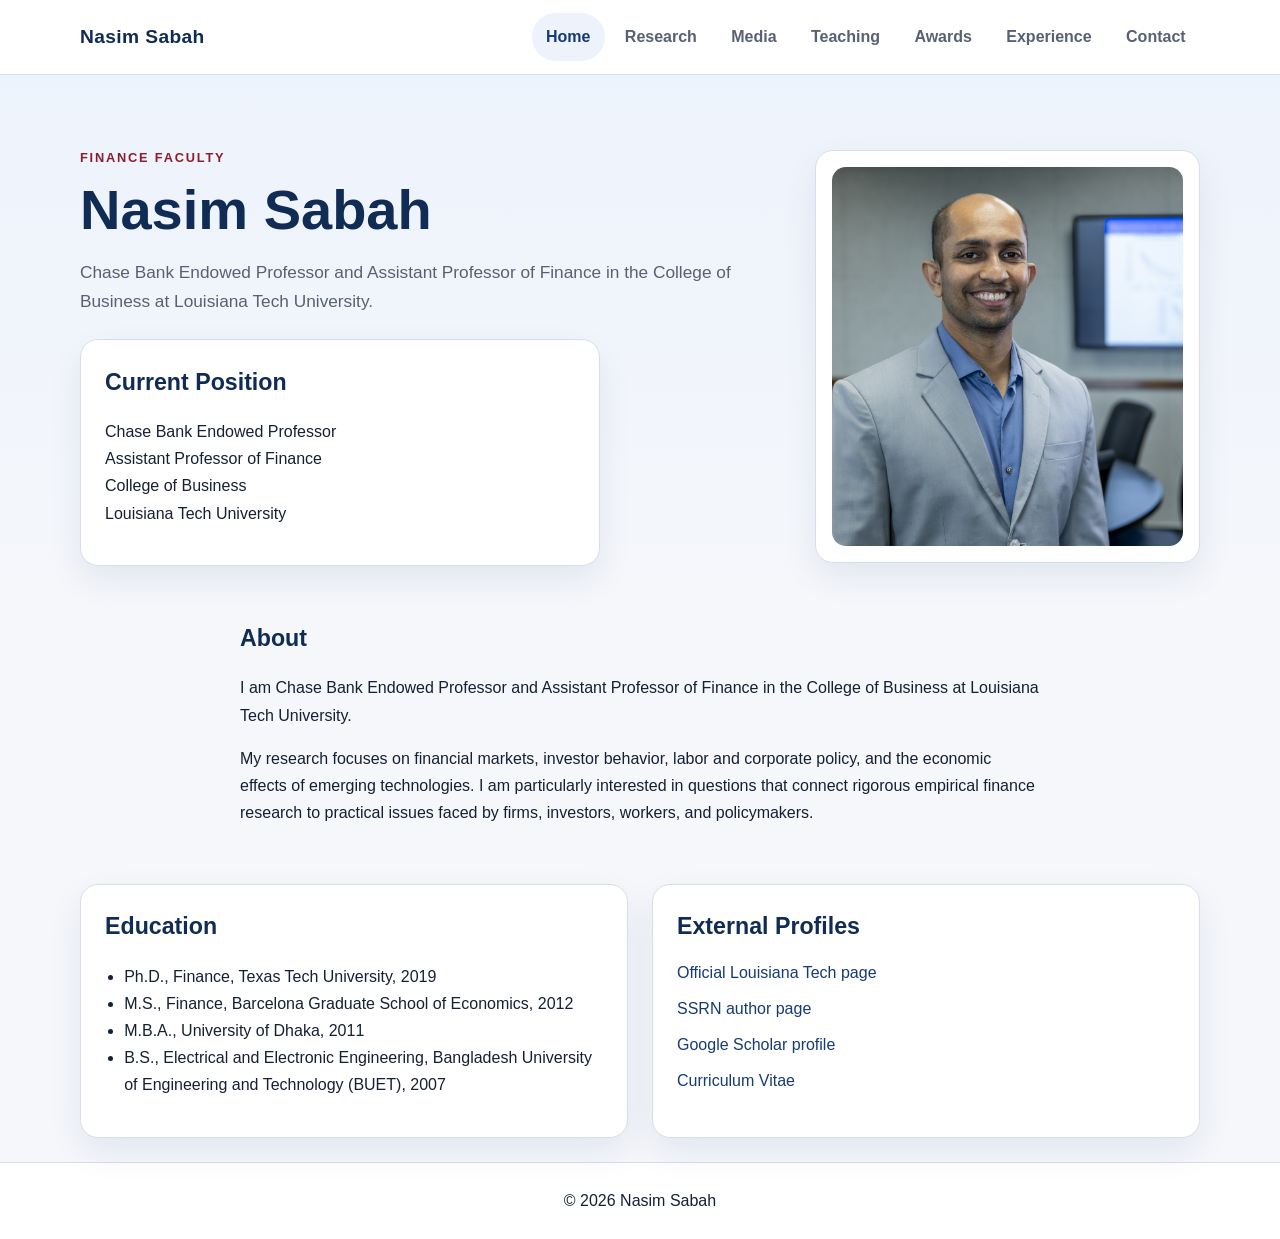
==== index.html @ 4783ccca "Add files via upload" ====
<!DOCTYPE html>
<html lang="en">
<head>
  <meta charset="UTF-8">
  <meta name="viewport" content="width=device-width, initial-scale=1.0">
  <title>Nasim Sabah | Home</title>
  <meta name="description" content="Academic website of Nasim Sabah: research, teaching, awards, professional experience, media, and contact information.">
  <link rel="stylesheet" href="style.css">
</head>
<body>
  <header class="site-header">
    <div class="wrap header-inner">
      <a class="brand" href="index.html">Nasim Sabah</a>
      <nav class="site-nav" aria-label="Main navigation">
        <a href="index.html" class="active">Home</a>
        <a href="research.html">Research</a>
        <a href="media.html">Media</a>
        <a href="teaching.html">Teaching</a>
        <a href="awards.html">Awards</a>
        <a href="experience.html">Experience</a>
        <a href="contact.html">Contact</a>
      </nav>
    </div>
  </header>

  <main>
    <section class="page-hero">
      <div class="wrap hero-grid">
        <div class="hero-copy">
          <p class="eyebrow">Finance Faculty</p>
          <h1>Nasim Sabah</h1>
          <p class="lead">
            Chase Bank Endowed Professor and Assistant Professor of Finance in the College of Business at Louisiana Tech University.
          </p>
          <div class="hero-meta card compact">
            <h2>Current Position</h2>
            <p>
              Chase Bank Endowed Professor<br>
              Assistant Professor of Finance<br>
              College of Business<br>
              Louisiana Tech University
            </p>
          </div>
        </div>

        <aside class="hero-side card profile-card">
          <img src="profile.jpg" alt="Nasim Sabah" class="profile-pic">
        </aside>
      </div>
    </section>

    <section class="section">
      <div class="wrap narrow">
        <h2>About</h2>
        <p>
          I am Chase Bank Endowed Professor and Assistant Professor of Finance in the College of Business at Louisiana Tech University.
        </p>
        <p>
          My research focuses on financial markets, investor behavior, labor and corporate policy, and the economic effects of emerging technologies. I am particularly interested in questions that connect rigorous empirical finance research to practical issues faced by firms, investors, workers, and policymakers.
        </p>
      </div>
    </section>

    <section class="section alt-section">
      <div class="wrap grid two">
        <div class="card">
          <h2>Education</h2>
          <ul>
            <li>Ph.D., Finance, Texas Tech University, 2019</li>
            <li>M.S., Finance, Barcelona Graduate School of Economics, 2012</li>
            <li>M.B.A., University of Dhaka, 2011</li>
            <li>B.S., Electrical and Electronic Engineering, Bangladesh University of Engineering and Technology (BUET), 2007</li>
          </ul>
        </div>

        <div class="card">
          <h2>External Profiles</h2>
          <ul class="plain-list">
            <li><a href="https://www.latech.edu/directory/md-nasim-us-sabah.php" target="_blank" rel="noopener">Official Louisiana Tech page</a></li>
            <li><a href="http://ssrn.com/author=2364535" target="_blank" rel="noopener">SSRN author page</a></li>
            <li><a href="https://scholar.google.com/citations?user=BpNNYWoAAAAJ" target="_blank" rel="noopener">Google Scholar profile</a></li>
            <li><a href="cv.pdf" target="_blank" rel="noopener">Curriculum Vitae</a></li>
          </ul>
        </div>
      </div>
    </section>
  </main>

  <footer class="site-footer">
    <div class="wrap footer-inner">
      <p>© <span id="year"></span> Nasim Sabah</p>
    </div>
  </footer>

  <script src="script.js"></script>
</body>
</html>
---- style.css ----
:root {
  --bg: #f5f7fb;
  --surface: #ffffff;
  --surface-alt: #eef3fb;
  --text: #162033;
  --muted: #586174;
  --line: #d7deea;
  --primary: #163b73;
  --primary-dark: #102b54;
  --accent: #8b1e2d;
  --shadow: 0 14px 34px rgba(16, 43, 84, 0.08);
  --radius: 18px;
  --max: 1120px;
}

* {
  box-sizing: border-box;
}

html {
  scroll-behavior: smooth;
}

body {
  margin: 0;
  font-family: "Inter", "Segoe UI", Roboto, Arial, sans-serif;
  color: var(--text);
  background: var(--bg);
  line-height: 1.7;
}

img {
  max-width: 100%;
  display: block;
}

a {
  color: var(--primary);
  text-decoration: none;
}

a:hover {
  color: var(--accent);
}

.wrap {
  width: min(calc(100% - 2rem), var(--max));
  margin: 0 auto;
}

.narrow {
  max-width: 800px;
}

.site-header {
  position: sticky;
  top: 0;
  z-index: 1000;
  background: rgba(255, 255, 255, 0.96);
  backdrop-filter: blur(10px);
  border-bottom: 1px solid var(--line);
}

.header-inner {
  display: flex;
  align-items: center;
  justify-content: space-between;
  gap: 1.25rem;
  min-height: 74px;
}

.brand {
  font-size: 1.2rem;
  font-weight: 800;
  letter-spacing: 0.02em;
  color: var(--primary-dark);
}

.site-nav {
  display: flex;
  flex-wrap: wrap;
  gap: 0.35rem;
}

.site-nav a {
  padding: 0.65rem 0.9rem;
  border-radius: 999px;
  color: var(--muted);
  font-weight: 600;
}

.site-nav a:hover,
.site-nav a.active {
  background: var(--surface-alt);
  color: var(--primary);
}

.page-hero {
  padding: 4.5rem 0 2.2rem;
  background: linear-gradient(180deg, #edf3fc 0%, #f5f7fb 100%);
}

.hero-grid {
  display: grid;
  grid-template-columns: 1.55fr 0.85fr;
  gap: 2rem;
  align-items: center;
}

.hero-copy h1,
.page-title h1 {
  margin: 0 0 0.5rem;
  font-size: clamp(2.2rem, 5vw, 3.5rem);
  line-height: 1.1;
  color: var(--primary-dark);
}

.eyebrow {
  margin: 0 0 0.65rem;
  text-transform: uppercase;
  letter-spacing: 0.14em;
  font-size: 0.8rem;
  font-weight: 800;
  color: var(--accent);
}

.lead {
  font-size: 1.08rem;
  color: var(--muted);
  max-width: 720px;
}

.page-shell {
  padding: 3.2rem 0 4rem;
}

.page-title {
  margin-bottom: 1rem;
}

.section {
  padding: 1.1rem 0 1.5rem;
}

.alt-section {
  background: transparent;
}

.grid.two {
  display: grid;
  grid-template-columns: repeat(2, minmax(0, 1fr));
  gap: 1.5rem;
}

.card {
  background: var(--surface);
  border: 1px solid var(--line);
  border-radius: var(--radius);
  box-shadow: var(--shadow);
  padding: 1.4rem 1.5rem;
}

.card.compact {
  max-width: 520px;
  margin-top: 1.4rem;
}

.profile-card {
  padding: 1rem;
}

.profile-pic {
  width: 100%;
  aspect-ratio: 1 / 1.08;
  object-fit: cover;
  border-radius: 14px;
}

h2 {
  margin-top: 0;
  margin-bottom: 0.8rem;
  font-size: 1.45rem;
  color: var(--primary-dark);
}

h3 {
  color: var(--primary-dark);
}

p,
li {
  color: var(--text);
}

.muted {
  color: var(--muted);
}

ul,
ol {
  padding-left: 1.2rem;
}

.plain-list {
  list-style: none;
  padding-left: 0;
  margin: 0;
}

.plain-list li + li {
  margin-top: 0.55rem;
}

.pub-list li + li {
  margin-top: 0.85rem;
}

.reversed {
  display: flex;
  flex-direction: column;
}

.contact-card p {
  margin: 0.35rem 0;
}

.site-footer {
  border-top: 1px solid var(--line);
  background: #ffffff;
}

.footer-inner {
  min-height: 76px;
  display: flex;
  align-items: center;
  justify-content: center;
}

@media (max-width: 900px) {
  .hero-grid,
  .grid.two,
  .header-inner {
    grid-template-columns: 1fr;
    display: grid;
  }

  .header-inner {
    padding: 1rem 0;
  }

  .site-nav {
    justify-content: flex-start;
  }
}

@media (max-width: 640px) {
  .page-hero {
    padding-top: 3rem;
  }

  .site-nav a {
    padding: 0.55rem 0.75rem;
  }

  .card {
    padding: 1.15rem;
  }
}
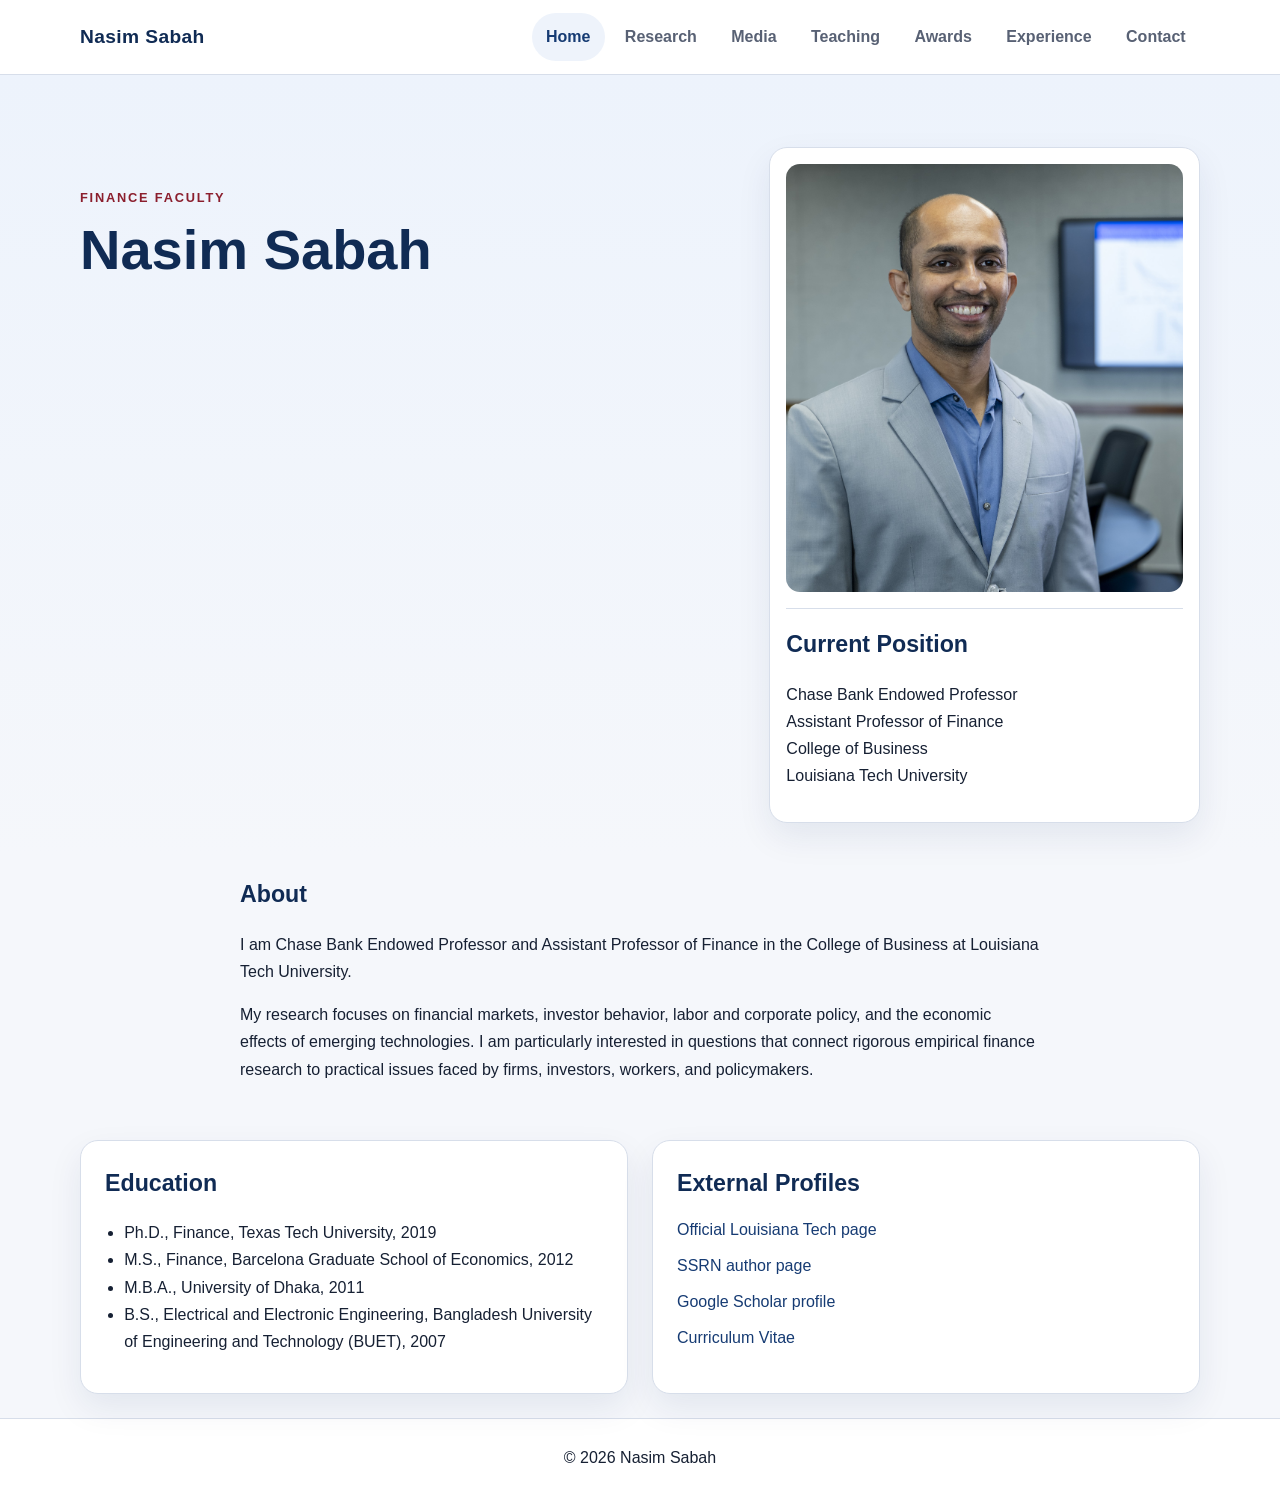
==== commit 9250ad9a: "Add files via upload" ====
--- a/index.html
+++ b/index.html
@@ -29,10 +29,11 @@
         <div class="hero-copy">
           <p class="eyebrow">Finance Faculty</p>
           <h1>Nasim Sabah</h1>
-          <p class="lead">
-            Chase Bank Endowed Professor and Assistant Professor of Finance in the College of Business at Louisiana Tech University.
-          </p>
-          <div class="hero-meta card compact">
+        </div>
+
+        <aside class="hero-side card profile-card">
+          <img src="profile.jpg" alt="Nasim Sabah" class="profile-pic">
+          <div class="position-block">
             <h2>Current Position</h2>
             <p>
               Chase Bank Endowed Professor<br>
@@ -41,10 +42,6 @@
               Louisiana Tech University
             </p>
           </div>
-        </div>
-
-        <aside class="hero-side card profile-card">
-          <img src="profile.jpg" alt="Nasim Sabah" class="profile-pic">
         </aside>
       </div>
     </section>
--- a/style.css
+++ b/style.css
@@ -13,14 +13,8 @@
   --max: 1120px;
 }
 
-* {
-  box-sizing: border-box;
-}
-
-html {
-  scroll-behavior: smooth;
-}
-
+* { box-sizing: border-box; }
+html { scroll-behavior: smooth; }
 body {
   margin: 0;
   font-family: "Inter", "Segoe UI", Roboto, Arial, sans-serif;
@@ -28,30 +22,11 @@
   background: var(--bg);
   line-height: 1.7;
 }
-
-img {
-  max-width: 100%;
-  display: block;
-}
-
-a {
-  color: var(--primary);
-  text-decoration: none;
-}
-
-a:hover {
-  color: var(--accent);
-}
-
-.wrap {
-  width: min(calc(100% - 2rem), var(--max));
-  margin: 0 auto;
-}
-
-.narrow {
-  max-width: 800px;
-}
-
+img { max-width: 100%; display: block; }
+a { color: var(--primary); text-decoration: none; }
+a:hover { color: var(--accent); }
+.wrap { width: min(calc(100% - 2rem), var(--max)); margin: 0 auto; }
+.narrow { max-width: 800px; }
 .site-header {
   position: sticky;
   top: 0;
@@ -60,7 +35,6 @@
   backdrop-filter: blur(10px);
   border-bottom: 1px solid var(--line);
 }
-
 .header-inner {
   display: flex;
   align-items: center;
@@ -68,53 +42,48 @@
   gap: 1.25rem;
   min-height: 74px;
 }
-
 .brand {
   font-size: 1.2rem;
   font-weight: 800;
   letter-spacing: 0.02em;
   color: var(--primary-dark);
 }
-
 .site-nav {
   display: flex;
   flex-wrap: wrap;
   gap: 0.35rem;
 }
-
 .site-nav a {
   padding: 0.65rem 0.9rem;
   border-radius: 999px;
   color: var(--muted);
   font-weight: 600;
 }
-
 .site-nav a:hover,
 .site-nav a.active {
   background: var(--surface-alt);
   color: var(--primary);
 }
-
 .page-hero {
   padding: 4.5rem 0 2.2rem;
   background: linear-gradient(180deg, #edf3fc 0%, #f5f7fb 100%);
 }
-
 .hero-grid {
   display: grid;
-  grid-template-columns: 1.55fr 0.85fr;
+  grid-template-columns: 1.45fr 0.95fr;
   gap: 2rem;
-  align-items: center;
+  align-items: start;
 }
-
+.hero-copy {
+  padding-top: 2.5rem;
+}
 .hero-copy h1,
 .page-title h1 {
-  margin: 0 0 0.5rem;
+  margin: 0;
   font-size: clamp(2.2rem, 5vw, 3.5rem);
   line-height: 1.1;
   color: var(--primary-dark);
 }
-
 .eyebrow {
   margin: 0 0 0.65rem;
   text-transform: uppercase;
@@ -123,35 +92,20 @@
   font-weight: 800;
   color: var(--accent);
 }
-
 .lead {
   font-size: 1.08rem;
   color: var(--muted);
   max-width: 720px;
 }
-
-.page-shell {
-  padding: 3.2rem 0 4rem;
-}
-
-.page-title {
-  margin-bottom: 1rem;
-}
-
-.section {
-  padding: 1.1rem 0 1.5rem;
-}
-
-.alt-section {
-  background: transparent;
-}
-
+.page-shell { padding: 3.2rem 0 4rem; }
+.page-title { margin-bottom: 1rem; }
+.section { padding: 1.1rem 0 1.5rem; }
+.alt-section { background: transparent; }
 .grid.two {
   display: grid;
   grid-template-columns: repeat(2, minmax(0, 1fr));
   gap: 1.5rem;
 }
-
 .card {
   background: var(--surface);
   border: 1px solid var(--line);
@@ -159,83 +113,43 @@
   box-shadow: var(--shadow);
   padding: 1.4rem 1.5rem;
 }
-
-.card.compact {
-  max-width: 520px;
-  margin-top: 1.4rem;
-}
-
-.profile-card {
-  padding: 1rem;
-}
-
+.profile-card { padding: 1rem; }
 .profile-pic {
   width: 100%;
   aspect-ratio: 1 / 1.08;
   object-fit: cover;
   border-radius: 14px;
+  margin-bottom: 1rem;
 }
-
+.position-block {
+  border-top: 1px solid var(--line);
+  padding-top: 1rem;
+}
 h2 {
   margin-top: 0;
   margin-bottom: 0.8rem;
   font-size: 1.45rem;
   color: var(--primary-dark);
 }
-
-h3 {
-  color: var(--primary-dark);
-}
-
-p,
-li {
-  color: var(--text);
-}
-
-.muted {
-  color: var(--muted);
-}
-
-ul,
-ol {
-  padding-left: 1.2rem;
-}
-
-.plain-list {
-  list-style: none;
-  padding-left: 0;
-  margin: 0;
-}
-
-.plain-list li + li {
-  margin-top: 0.55rem;
-}
-
-.pub-list li + li {
-  margin-top: 0.85rem;
-}
-
-.reversed {
-  display: flex;
-  flex-direction: column;
-}
-
-.contact-card p {
-  margin: 0.35rem 0;
-}
-
+h3 { color: var(--primary-dark); }
+p, li { color: var(--text); }
+.muted { color: var(--muted); }
+ul, ol { padding-left: 1.2rem; }
+.plain-list { list-style: none; padding-left: 0; margin: 0; }
+.plain-list li + li { margin-top: 0.55rem; }
+.pub-list li + li { margin-top: 0.85rem; }
+.reversed { display: flex; flex-direction: column; }
+.contact-card p { margin: 0.35rem 0; }
 .site-footer {
   border-top: 1px solid var(--line);
   background: #ffffff;
 }
-
 .footer-inner {
   min-height: 76px;
   display: flex;
   align-items: center;
   justify-content: center;
 }
-
 @media (max-width: 900px) {
   .hero-grid,
   .grid.two,
@@ -243,26 +157,12 @@
     grid-template-columns: 1fr;
     display: grid;
   }
-
-  .header-inner {
-    padding: 1rem 0;
-  }
-
-  .site-nav {
-    justify-content: flex-start;
-  }
+  .header-inner { padding: 1rem 0; }
+  .site-nav { justify-content: flex-start; }
+  .hero-copy { padding-top: 0; }
 }
-
 @media (max-width: 640px) {
-  .page-hero {
-    padding-top: 3rem;
-  }
-
-  .site-nav a {
-    padding: 0.55rem 0.75rem;
-  }
-
-  .card {
-    padding: 1.15rem;
-  }
+  .page-hero { padding-top: 3rem; }
+  .site-nav a { padding: 0.55rem 0.75rem; }
+  .card { padding: 1.15rem; }
 }
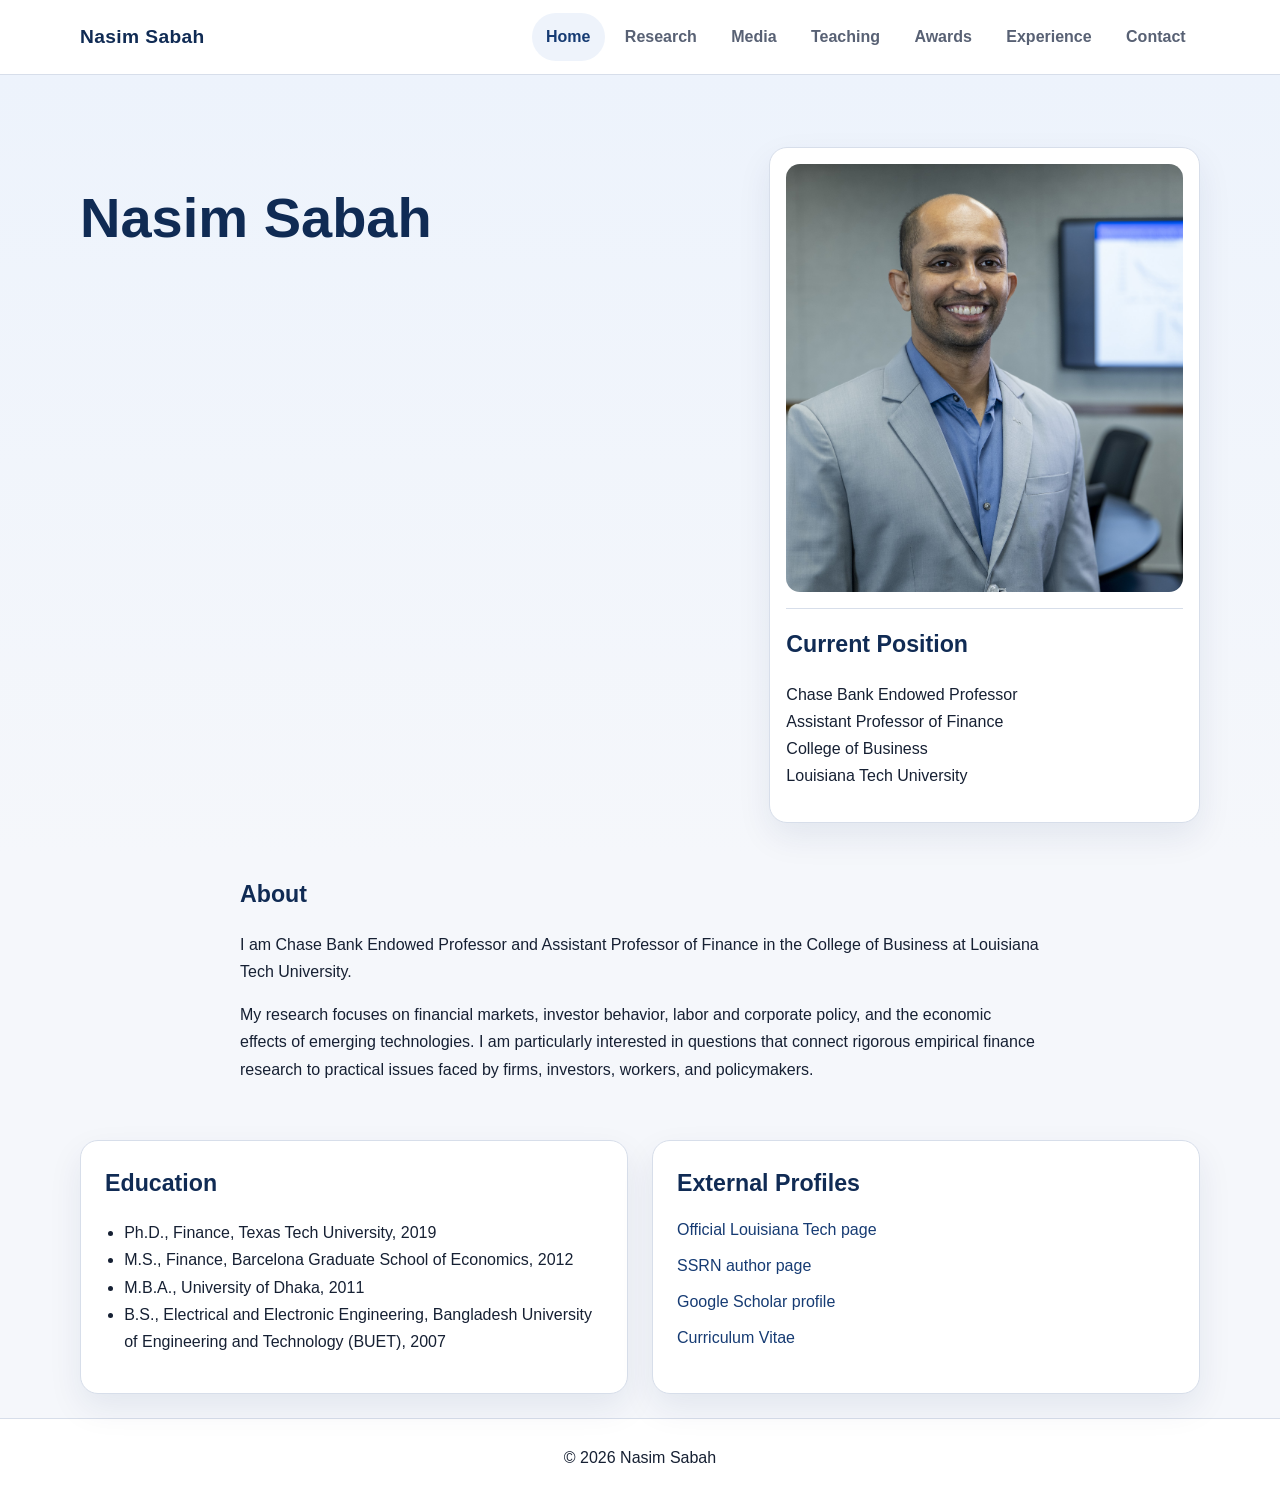
==== commit 74dc8bf7: "Update index.html" ====
--- a/index.html
+++ b/index.html
@@ -27,7 +27,6 @@
     <section class="page-hero">
       <div class="wrap hero-grid">
         <div class="hero-copy">
-          <p class="eyebrow">Finance Faculty</p>
           <h1>Nasim Sabah</h1>
         </div>
 
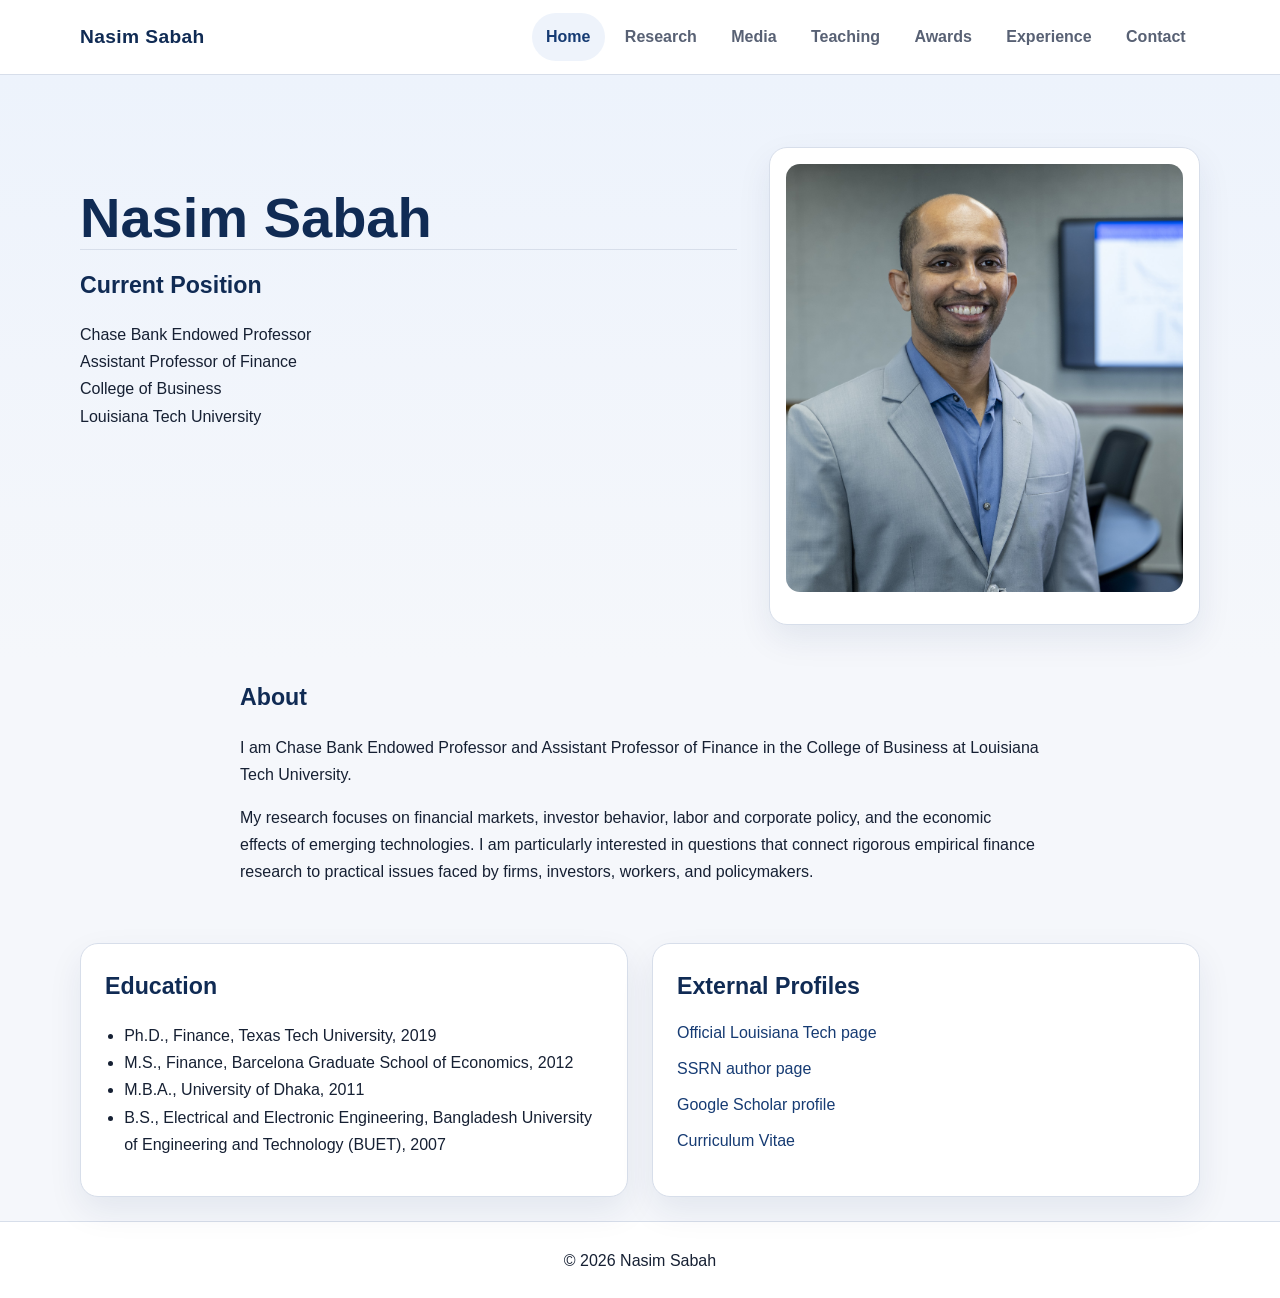
==== commit 94531aeb: "Update index.html" ====
--- a/index.html
+++ b/index.html
@@ -24,26 +24,27 @@
   </header>
 
   <main>
-    <section class="page-hero">
-      <div class="wrap hero-grid">
-        <div class="hero-copy">
-          <h1>Nasim Sabah</h1>
-        </div>
+<section class="page-hero">
+  <div class="wrap hero-grid">
+    <div class="hero-copy">
+      <h1>Nasim Sabah</h1>
 
-        <aside class="hero-side card profile-card">
-          <img src="profile.jpg" alt="Nasim Sabah" class="profile-pic">
-          <div class="position-block">
-            <h2>Current Position</h2>
-            <p>
-              Chase Bank Endowed Professor<br>
-              Assistant Professor of Finance<br>
-              College of Business<br>
-              Louisiana Tech University
-            </p>
-          </div>
-        </aside>
+      <div class="position-block">
+        <h2>Current Position</h2>
+        <p>
+          Chase Bank Endowed Professor<br>
+          Assistant Professor of Finance<br>
+          College of Business<br>
+          Louisiana Tech University
+        </p>
       </div>
-    </section>
+    </div>
+
+    <aside class="hero-side card profile-card">
+      <img src="profile.jpg" alt="Nasim Sabah" class="profile-pic">
+    </aside>
+  </div>
+</section>
 
     <section class="section">
       <div class="wrap narrow">
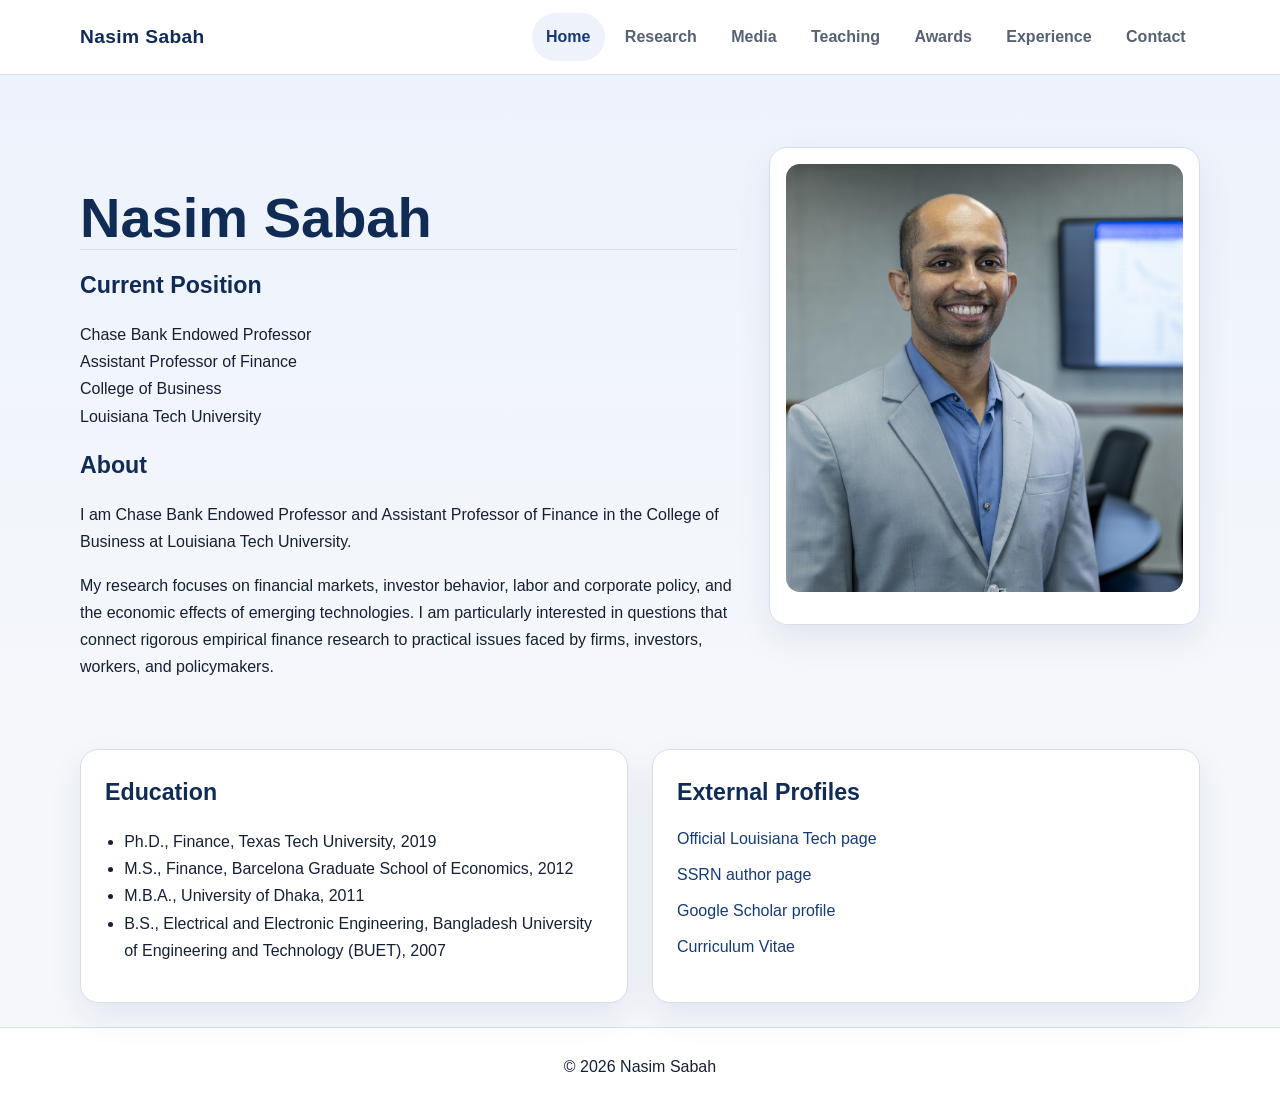
==== commit b366f746: "Update index.html" ====
--- a/index.html
+++ b/index.html
@@ -38,16 +38,8 @@
           Louisiana Tech University
         </p>
       </div>
-    </div>
 
-    <aside class="hero-side card profile-card">
-      <img src="profile.jpg" alt="Nasim Sabah" class="profile-pic">
-    </aside>
-  </div>
-</section>
-
-    <section class="section">
-      <div class="wrap narrow">
+      <div class="about-block">
         <h2>About</h2>
         <p>
           I am Chase Bank Endowed Professor and Assistant Professor of Finance in the College of Business at Louisiana Tech University.
@@ -56,7 +48,13 @@
           My research focuses on financial markets, investor behavior, labor and corporate policy, and the economic effects of emerging technologies. I am particularly interested in questions that connect rigorous empirical finance research to practical issues faced by firms, investors, workers, and policymakers.
         </p>
       </div>
-    </section>
+    </div>
+
+    <aside class="hero-side card profile-card">
+      <img src="profile.jpg" alt="Nasim Sabah" class="profile-pic">
+    </aside>
+  </div>
+</section>
 
     <section class="section alt-section">
       <div class="wrap grid two">
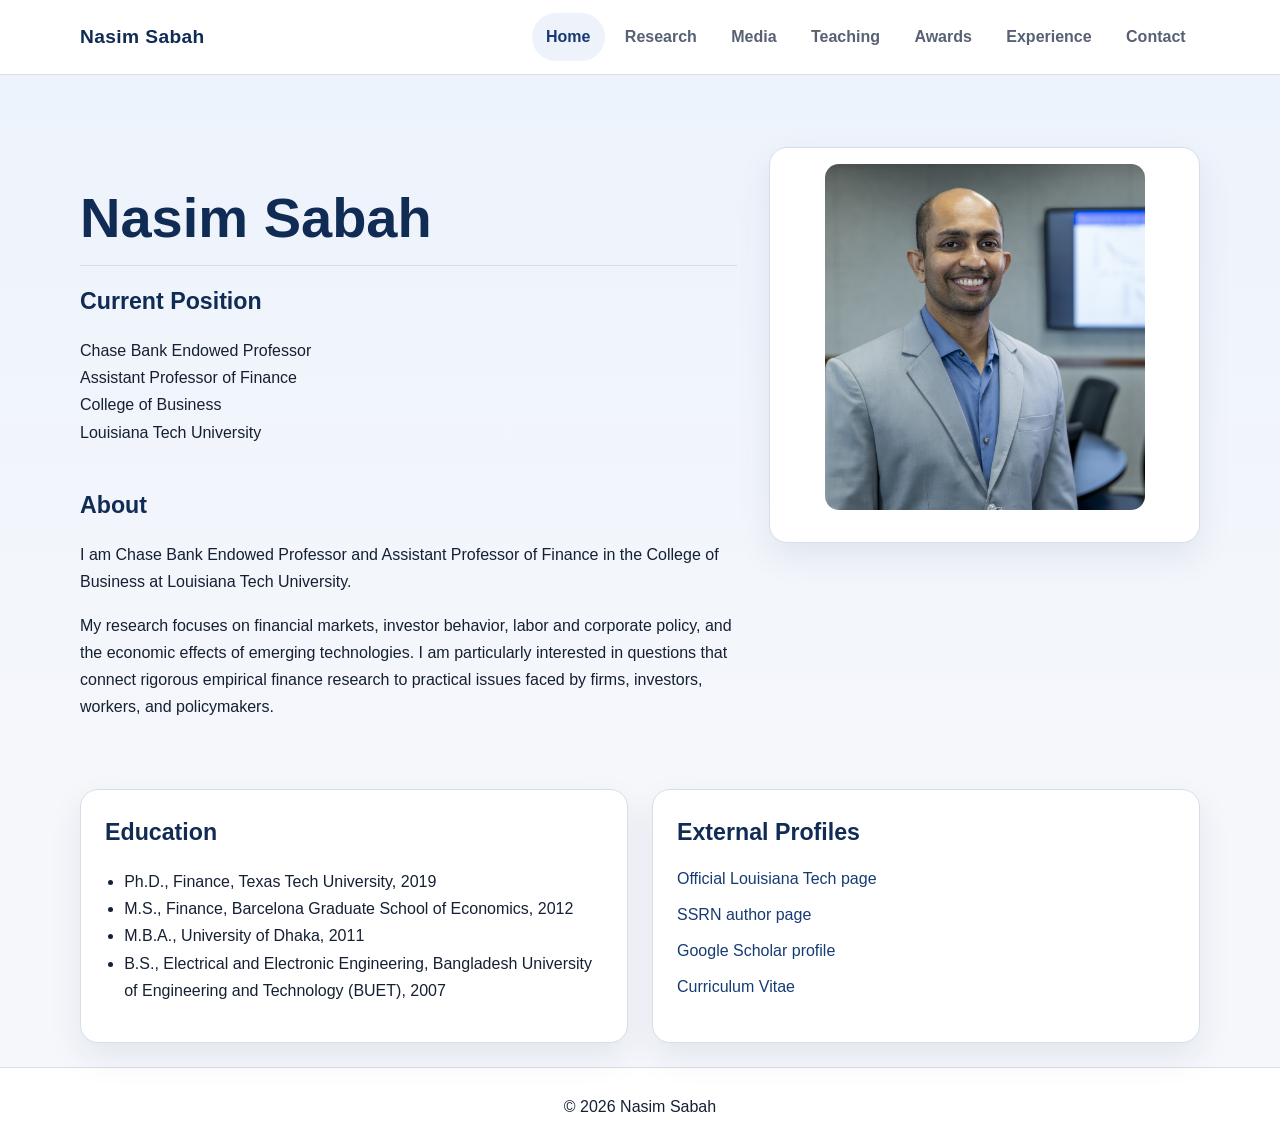
==== commit d8ec3311: "Update index.html" ====
--- a/index.html
+++ b/index.html
@@ -74,7 +74,7 @@
             <li><a href="https://www.latech.edu/directory/md-nasim-us-sabah.php" target="_blank" rel="noopener">Official Louisiana Tech page</a></li>
             <li><a href="http://ssrn.com/author=2364535" target="_blank" rel="noopener">SSRN author page</a></li>
             <li><a href="https://scholar.google.com/citations?user=BpNNYWoAAAAJ" target="_blank" rel="noopener">Google Scholar profile</a></li>
-            <li><a href="cv.pdf" target="_blank" rel="noopener">Curriculum Vitae</a></li>
+            <li><a href="Resume_Sabah.pdf" target="_blank" rel="noopener">Curriculum Vitae</a></li>
           </ul>
         </div>
       </div>
--- a/style.css
+++ b/style.css
@@ -12,7 +12,40 @@
   --radius: 18px;
   --max: 1120px;
 }
-
+.hero-grid {
+  display: grid;
+  grid-template-columns: 1.45fr 0.8fr;
+  gap: 2rem;
+  align-items: start;
+}
+
+.hero-copy {
+  display: flex;
+  flex-direction: column;
+  justify-content: flex-start;
+}
+
+.position-block {
+  margin-top: 1rem;
+}
+
+.about-block {
+  margin-top: 1.5rem;
+}
+
+.profile-card {
+  padding: 1rem;
+  display: flex;
+  justify-content: center;
+  align-items: flex-start;
+}
+
+.profile-pic {
+  width: 100%;
+  max-width: 320px;
+  border-radius: 14px;
+  object-fit: cover;
+}
 * { box-sizing: border-box; }
 html { scroll-behavior: smooth; }
 body {
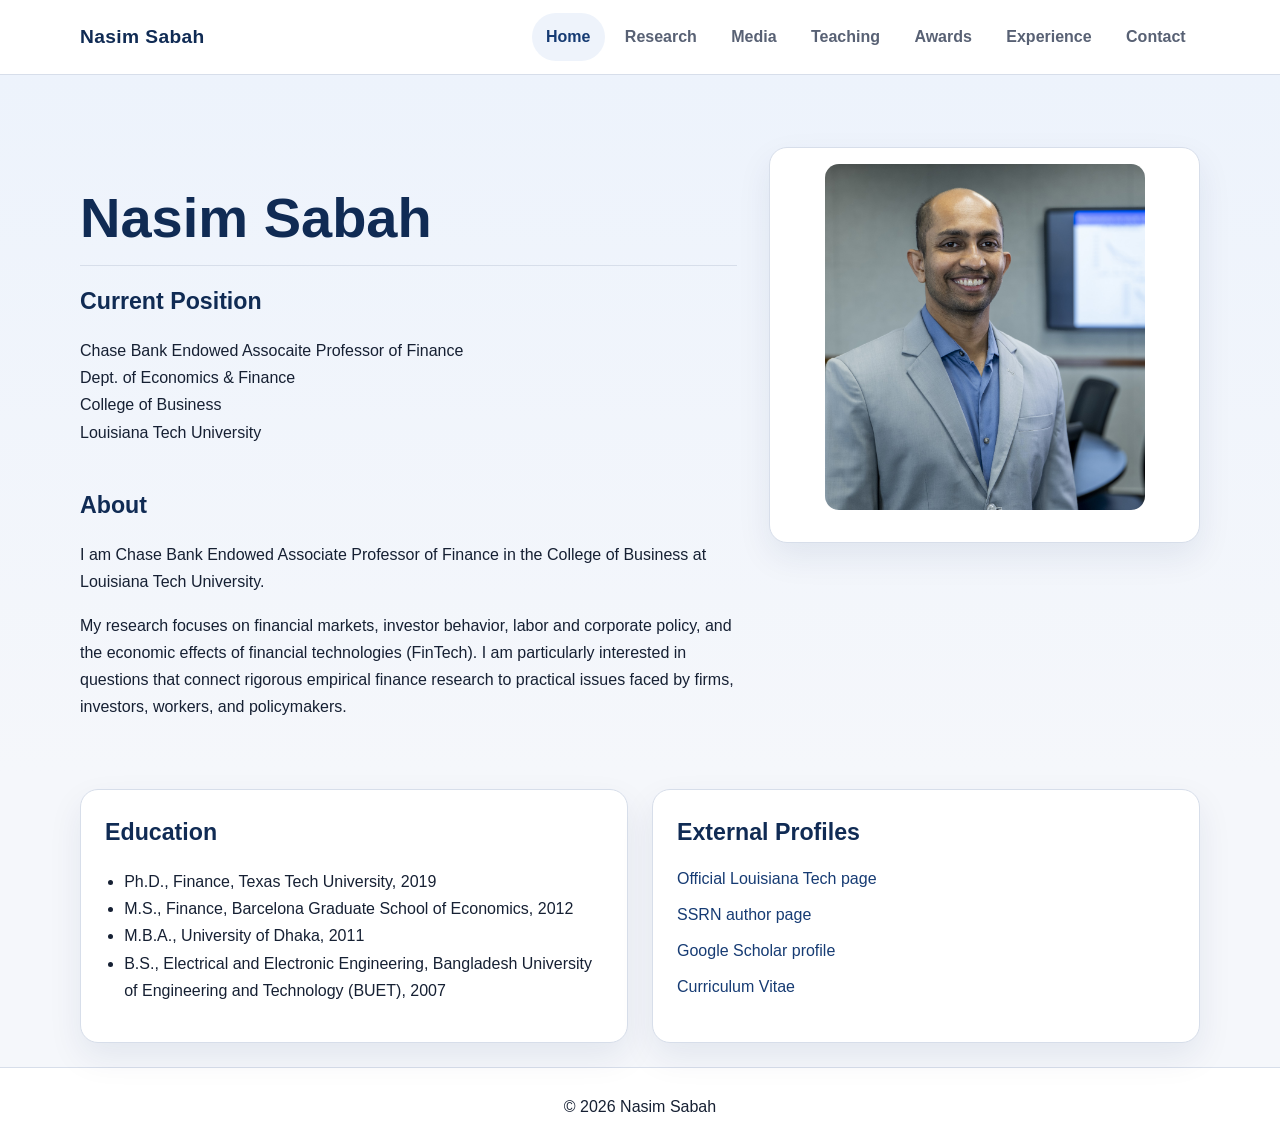
==== commit 8312fb82: "Update index.html" ====
--- a/index.html
+++ b/index.html
@@ -32,8 +32,8 @@
       <div class="position-block">
         <h2>Current Position</h2>
         <p>
-          Chase Bank Endowed Professor<br>
-          Assistant Professor of Finance<br>
+          Chase Bank Endowed Assocaite Professor of Finance<br>
+          Dept. of Economics & Finance<br>
           College of Business<br>
           Louisiana Tech University
         </p>
@@ -42,10 +42,10 @@
       <div class="about-block">
         <h2>About</h2>
         <p>
-          I am Chase Bank Endowed Professor and Assistant Professor of Finance in the College of Business at Louisiana Tech University.
+          I am Chase Bank Endowed Associate Professor of Finance in the College of Business at Louisiana Tech University.
         </p>
         <p>
-          My research focuses on financial markets, investor behavior, labor and corporate policy, and the economic effects of emerging technologies. I am particularly interested in questions that connect rigorous empirical finance research to practical issues faced by firms, investors, workers, and policymakers.
+          My research focuses on financial markets, investor behavior, labor and corporate policy, and the economic effects of financial technologies (FinTech). I am particularly interested in questions that connect rigorous empirical finance research to practical issues faced by firms, investors, workers, and policymakers.
         </p>
       </div>
     </div>
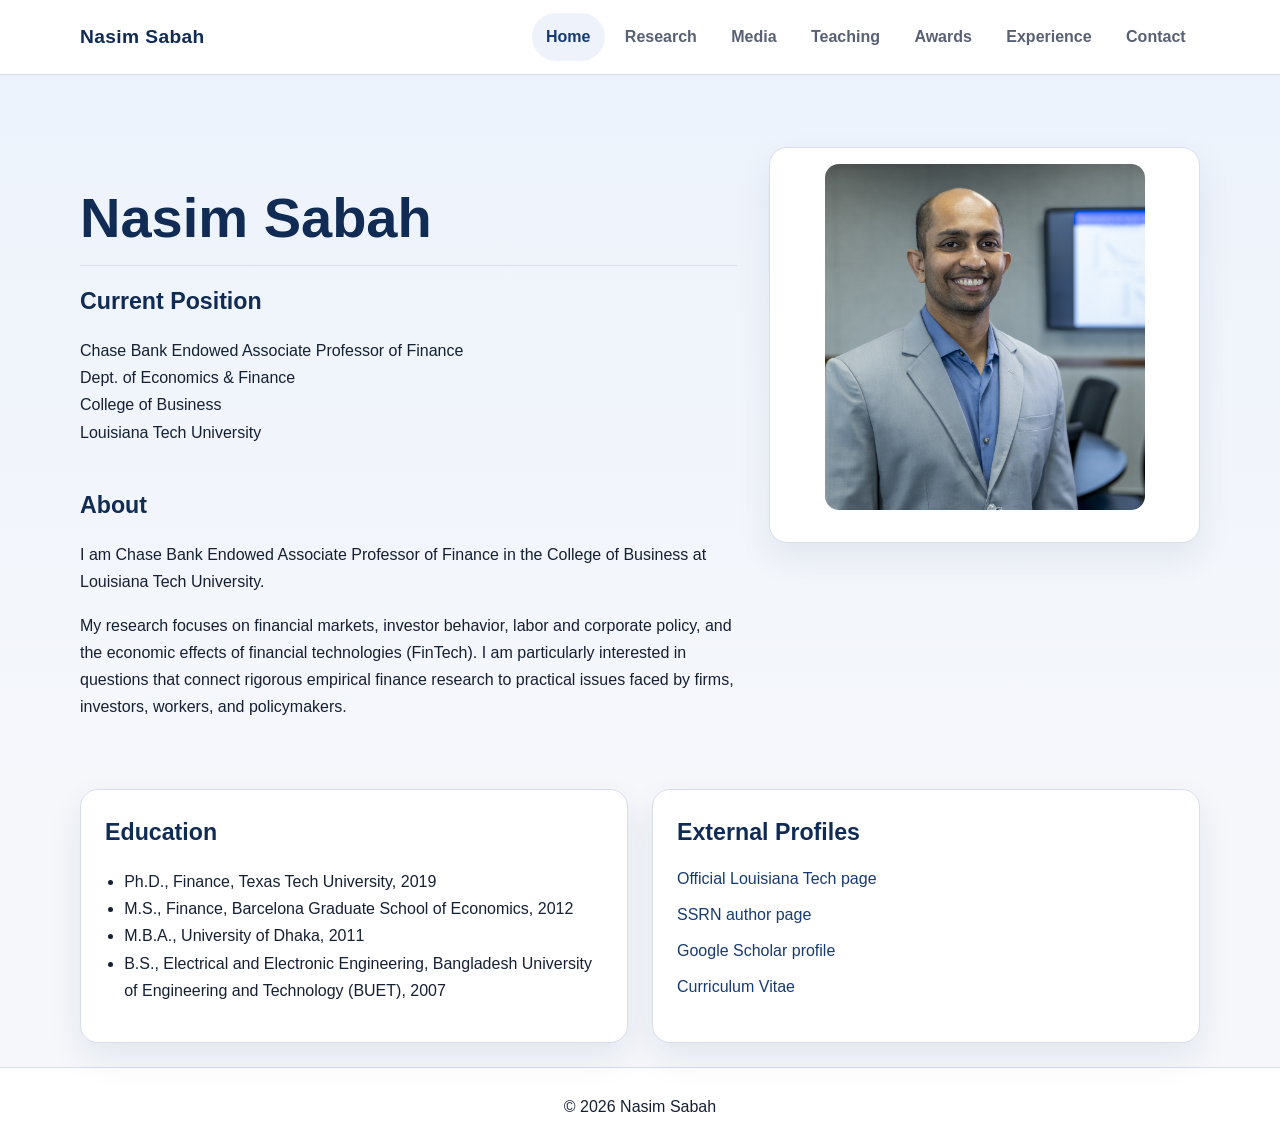
==== commit 373a417e: "Update index.html" ====
--- a/index.html
+++ b/index.html
@@ -32,7 +32,7 @@
       <div class="position-block">
         <h2>Current Position</h2>
         <p>
-          Chase Bank Endowed Assocaite Professor of Finance<br>
+          Chase Bank Endowed Associate Professor of Finance<br>
           Dept. of Economics & Finance<br>
           College of Business<br>
           Louisiana Tech University
